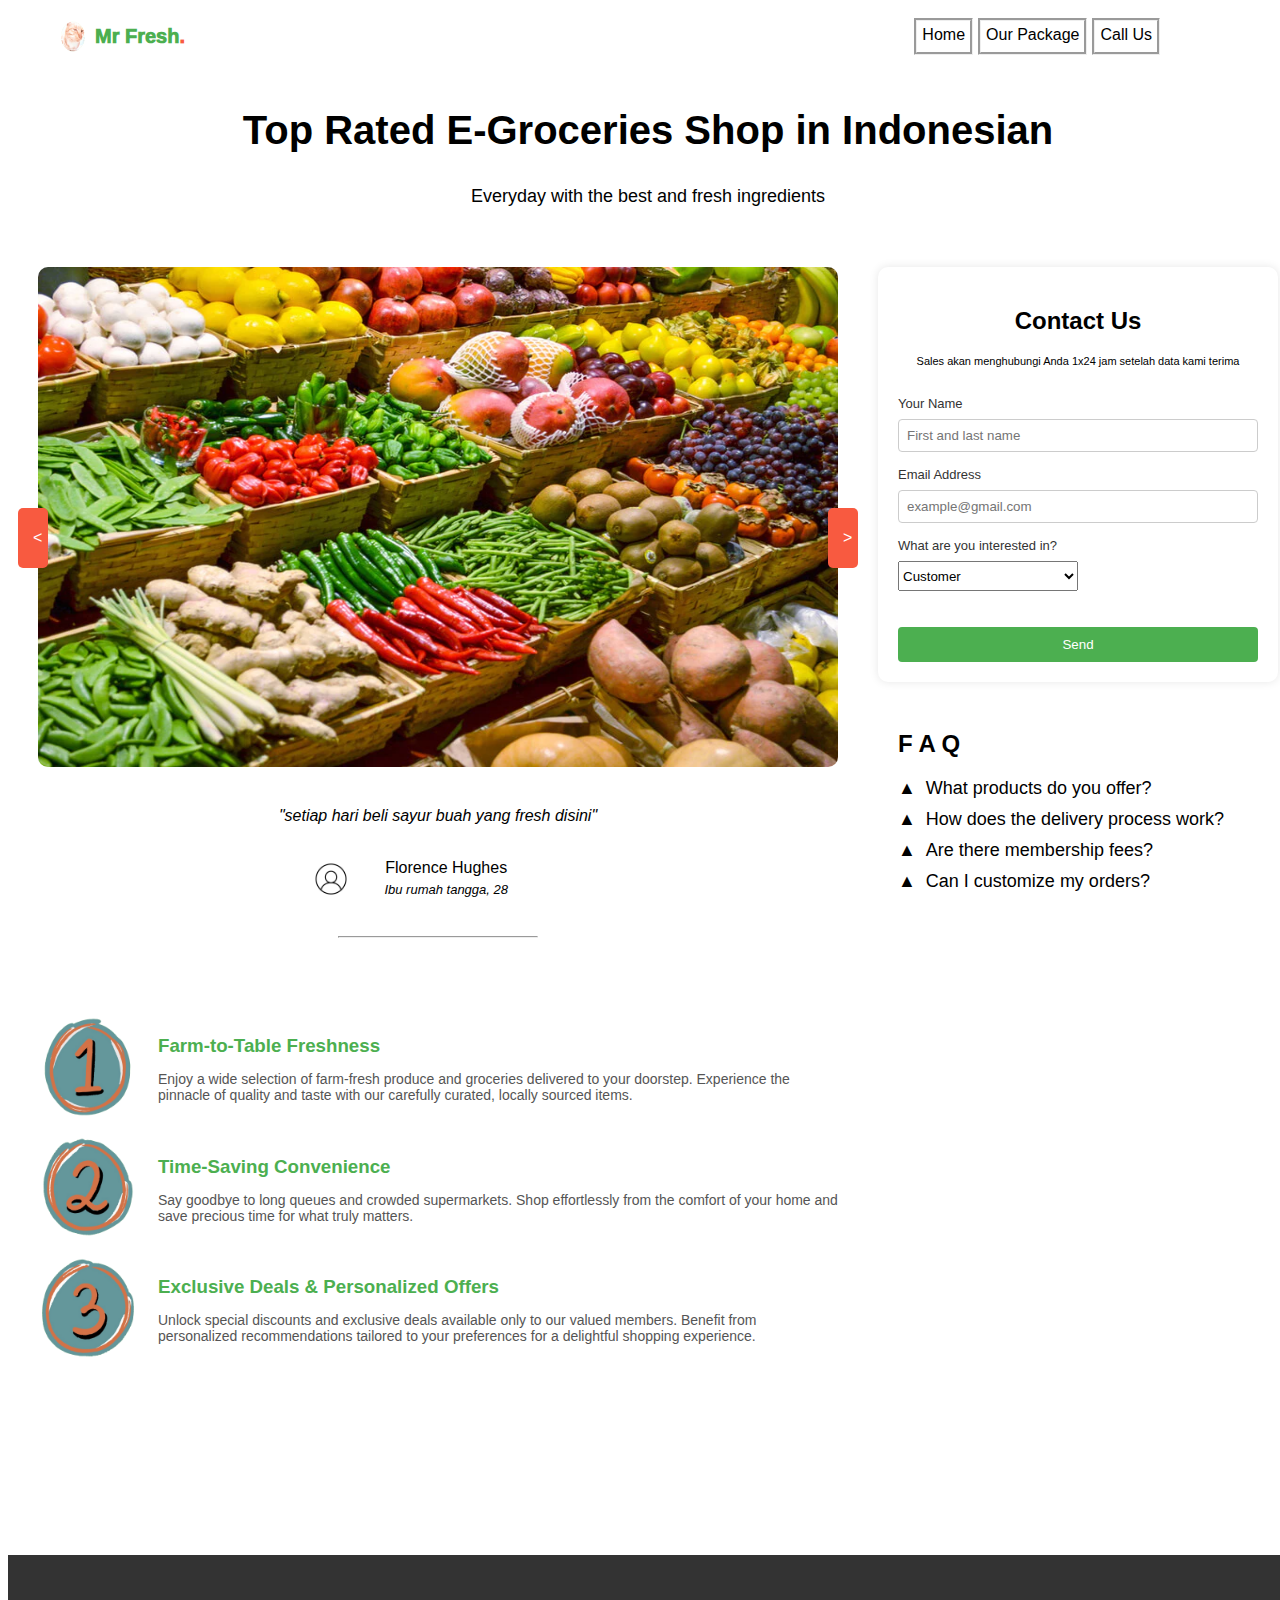
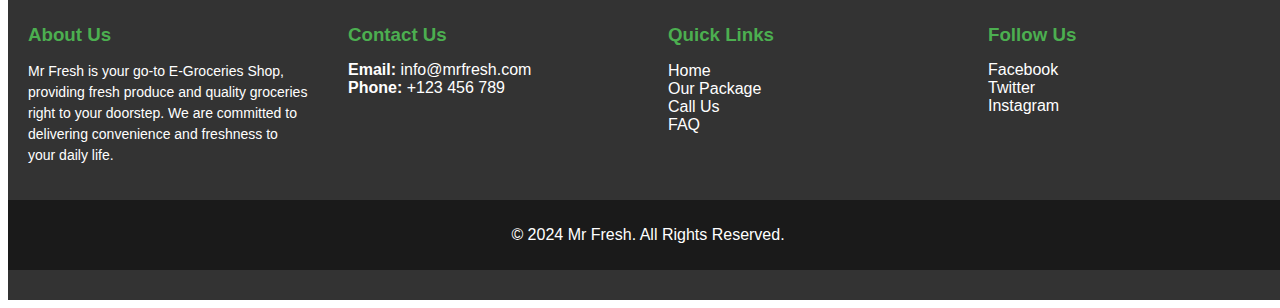
==== Revou-Project/index.html @ 6eaab607 "bikin lagi" ====
<!DOCTYPE html>
<html lang="en">
    <head>
        <title>Mr Fresh</title>
        <meta charset="utf-8">
        <meta name="viewport" content="width=device-width, initial-scale=1">
        <link rel="stylesheet" href="CSS/style.css">
        <script src="JS/script.js"></script>
        <link rel="icon" href="Assets/freshy.png" type="freshy">

    </head>
    <body class="loaded">

        <div class="popup" id="popup">
            <div class="overlay" id="overlay"></div>
            <div id="popup-content">
                <h3>Invalid Email</h3>
                <p>Please enter a valid email address from allowed domains.</p>
                <p class="ok" onclick="closePopup()">OK</p>
                <span class="close" onclick="closePopup()">&times;</span>
            </div>
        </div>

        <nav class="row logo">
            <img src="Assets/freshy.png" alt="" width="30px" class="mrfresh">
            <div class="side mrfresh" style="padding: 7px;"><a href="#" style="font-size: 20px; color: #4caf50; font-weight: 1000;">Mr Fresh<span style="color: #f85a40;">.</span></a></div>
            <div class="menu">
                <div><a href="#">Home</a></div>
                <div><a href="#package-section">Our Package</a></div>
                <div><a href="#footer">Call Us</a></div>
            </div>
        </nav>

        <div class="header">
            <h2>Top Rated E-Groceries Shop in Indonesian</h2>
            <p>Everyday with the best and fresh ingredients</p>
        </div>

        <div class="row">
            <div class="column middle">
                    <div id="testimonialSlideshow" class="testimonial-slideshow">
                        <div class="testimonial-slide">
                            <div class="gallery">
                                <img src="Assets/sayur.jpg" alt="sayur" class="gallery-mobile">
                            </div>
                            <div class="comment-container">
                                <div>
                                    <p class="comment">"setiap hari beli sayur buah yang fresh disini"</p> <br>
                                    <div class="user row user-mobile">
                                        <div class="side"><img src="Assets/user.jpeg" alt="profile" class="user-profile"></div>
                                        <div class="user-details">
                                            <a href="#">Florence Hughes</a>
                                            <p>Ibu rumah tangga, 28</p>
                                        </div>
                                    </div>
                                    <br> <hr style="width: 200px;">
                                </div>
                            </div>
                        </div>
                        <div class="testimonial-slide">
                            <div class="gallery">
                                <img src="Assets/sembako.jpg" alt="sayur" class="gallery-mobile">
                            </div>
                            <div class="comment-container">
                                <div>
                                    <p class="comment">"sesuai dompet anak kos"</p> <br>
                                    <div class="user row user-mobile">
                                        <div class="side"><img src="Assets/user.jpeg" alt="profile" class="user-profile" style="margin-left: 120px;"></div>
                                        <div class="user-details">
                                            <a href="#">Edyno Petra</a>
                                            <p>Mahasiswa, 21</p>
                                        </div>
                                    </div>
                                    <br> <hr style="width: 200px;">
                                </div>
                            </div>
                        </div>
                        <div class="testimonial-slide">
                            <div class="gallery">
                                <img src="Assets/daging.jpeg" alt="sayur" class="gallery-mobile">
                            </div>
                            <div class="comment-container">
                                <div>
                                    <p class="comment">"langganan dah"</p> <br>
                                    <div class="user row user-mobile">
                                        <div class="side"><img src="Assets/user.jpeg" alt="profile" class="user-profile"></div>
                                        <div class="user-details">
                                            <a href="#">Citra Brownkyln</a>
                                            <p>Freelancer, 24</p>
                                        </div>
                                    </div>
                                    <br> <hr style="width: 200px;">
                                </div>
                            </div>
                        </div>
                        <div class="testimonial-slide">
                            <div class="gallery">
                                <img src="Assets/snack.jpg" alt="sayur" class="gallery-mobile">
                            </div>
                            <div class="comment-container">
                                <div>
                                    <p class="comment">"pilihan snacks banyakkk jd sering repurchase deh"</p> <br>
                                    <div class="user row user-mobile">
                                        <div class="side"><img src="Assets/user.jpeg" alt="profile" class="user-profile"></div>
                                        <div class="user-details">
                                            <a href="#">Jeanette Sahandoko</a>
                                            <p>Siswa, 17</p>
                                        </div>
                                    </div>
                                    <br> <hr style="width: 200px;">
                                </div>
                            </div>
                        </div>
                        <button id="prevButton">&lt;</button>
                        <button id="nextButton">&gt;</button>
                    </div>

                <div id="package-section" class="package-section">
                    <h2>Discover the Freshness and Convenience</h2>
    
                    <div class="feature">
                        <img src="Assets/one.png" alt="Fresh Produce Image">
                        <div class="feature-details">
                            <h3>Farm-to-Table Freshness</h3>
                            <p>Enjoy a wide selection of farm-fresh produce and groceries delivered to your doorstep. Experience the pinnacle of quality and taste with our carefully curated, locally sourced items.</p>
                        </div>
                    </div>

                    <div class="feature">
                        <img src="Assets/two.png" alt="Convenience Image">
                        <div class="feature-details">
                            <h3>Time-Saving Convenience</h3>
                            <p>Say goodbye to long queues and crowded supermarkets. Shop effortlessly from the comfort of your home and save precious time for what truly matters.</p>
                        </div>
                    </div>

                    <div class="feature">
                        <img src="Assets/three.png" alt="Exclusive Deals Image">
                        <div class="feature-details">
                            <h3>Exclusive Deals & Personalized Offers</h3>
                            <p>Unlock special discounts and exclusive deals available only to our valued members. Benefit from personalized recommendations tailored to your preferences for a delightful shopping experience.</p>
                        </div>
                    </div>
                </div>
            </div>

            <div class="column side">
                <form onsubmit="return validateForm()">
                    <div style="text-align: center;">
                        <h2>Contact Us</h2>
                        <p style="font-size: 11px;">Sales akan menghubungi Anda 1x24 jam setelah data kami terima</p>
                    </div> <br>
            
                    <label for="name">Your Name</label>
                    <input type="text" id="name" name="name" placeholder="First and last name" required>
            
                    <label for="email">Email Address</label>
                    <input type="email" id="email" name="email" placeholder="example@gmail.com" required>
            
                    <label for="message">What are you interested in?</label>
                    <select class="select-opt">
                        <option value="option1">Customer</option>
                        <option value="option2">Seller</option>
                        <option value="option4">Member (All includes)</option>
                    </select><br>
            
                    <br><br><button type="submit">Send</button>

                </form>

                <br><div id="faq" class="faq">
                    <h2>F A Q</h2>
                    <ul>
                        <li class="faq-item">What products do you offer?<div class="answer">We provide a diverse range of products, including fresh produce, groceries, meats, and snacks. Our offerings are carefully curated to meet your daily needs.</div></li>
                        <li class="faq-item">How does the delivery process work?<div class="answer">Once you place an order, our efficient delivery team ensures timely delivery to your doorstep. You'll receive real-time updates and have the flexibility to choose a convenient delivery slot.</div></li>
                        <li class="faq-item">Are there membership fees?<div class="answer">No, there are no membership fees. Joining our E-Groceries Shop is absolutely free, and you can start enjoying the benefits right away.</div></li>
                        <li class="faq-item">Can I customize my orders?<div class="answer">Certainly! You have the flexibility to customize your orders based on your preferences. Easily add or remove items, and tailor your shopping experience to suit your needs.</div></li>
                    </ul>
                </div>
            </div>
        </div>

        <br>

        <footer id="footer" class="footer">
            <div class="footer-content">
                <div class="footer-section about">
                    <h3>About Us</h3>
                    <p>Mr Fresh is your go-to E-Groceries Shop, providing fresh produce and quality groceries right to your doorstep. We are committed to delivering convenience and freshness to your daily life.</p>
                </div>
        
                <div class="footer-section contact">
                    <h3>Contact Us</h3>
                    <span><strong>Email:</strong> <a href="#footer">info@mrfresh.com</a></span><br>
                    <span><strong>Phone:</strong> <a href="#footer">+123 456 789</a></span>
                </div>
        
                <div class="footer-section links">
                    <h3>Quick Links</h3>
                    <ul>
                        <li><a href="#">Home</a></li>
                        <li><a href="#package-section">Our Package</a></li>
                        <li><a href="#footer">Call Us</a></li>
                        <li><a href="#faq">FAQ</a></li>
                    </ul>
                </div>
        
                <div class="footer-section social">
                    <h3>Follow Us</h3>
                    <a href="#" target="_blank">Facebook</a><br>
                    <a href="#" target="_blank">Twitter</a><br>
                    <a href="#" target="_blank">Instagram</a>
                </div>
            </div>
        
            <div class="footer-bottom">
                <p>&copy; 2024 Mr Fresh. All Rights Reserved.</p>
            </div>
        </footer>        

    </body>
</html>
---- Revou-Project/CSS/style.css ----
/*-----STYLE FOR WEBSITE MOBILE-----*/
@media (max-width: 600px) {
  .row {
    -webkit-flex-direction: column;
    flex-direction: column;
  }
  
  body{
    width: 100%;
    height: auto;
    margin-right: -90%;
  }

  button{
    width: auto;
  }

  .comment{
    margin-top: 0px;
    font-size: 20px;
  }

  .logo{
    text-align: center;
    align-items: center;
  }

  .user-mobile{
    margin-right: 250px;
  }

  .user-details{
    margin-left: 300px;
  }

  .testimonial-slide{
    width: auto;
  }

  .gallery-mobile{
    max-width: 450px;
    max-height: 300px;
  }

  footer{
    width: 100%;
    height: auto;
  }

  .header h2{
    font-size: 50px;
  }

  .header p{
    font-size: 50px;
    margin-bottom: -50px;
  }
  
  nav img{
    width: 10%;
  }

  nav .side{
    font-size: 20px;
    text-align: center;
  }

  nav .menu{
    margin-top: 10px;
    margin-bottom: -30px;
    font-size: 20px;
  }
  #prevButton,
    #nextButton {
        display: none;
    }

  #package-section{
    margin-top: -70px;
  }

  #popup{
    left: 30%;
    top: 40%;
  }
}

/*-----STYLE FOR WEBSITE DESKTOP-----*/ 
* {
  box-sizing: border-box;
}
  
body {
  font-family: 'Poppins', sans-serif;
  width: 100%;
  top: 0;
  right: 0;
  left: 0;
}

a{
  text-decoration: none;
  color: black;
}

nav{
  padding: 10px;
  padding-left: 50px;
  padding-right: 10%;
}

nav .side{
  -webkit-flex: 1;
  -ms-flex: 1;
  flex: 1;
}

.mrfresh {
  transition: transform 0.3s ease;
}

.mrfresh:hover {
  transform: translateY(-10px);
}

.menu{
  display: flex;
}

.menu > div{
  margin-left: 5px;
  border-style:groove;
  padding: 5px;
}

.menu > div :hover{
  color: #f85a40;
}
  
.header {
  padding: 30px;
  text-align: center;
  font-size: 20px;
}

.header p{
  font-size: large;
  margin-bottom: -20px;
}
.header h2{
  font-size: 40px;
}
  
.row {
  display: -webkit-flex;
  display: flex;
}
  
.column {
  padding: 10px;
  height: 1200px;
}
  
.column.side {
  -webkit-flex: 1;
  -ms-flex: 1;
  flex: 1;
}
  
.column.middle {
  -webkit-flex: 2;
  -ms-flex: 2;
  flex: 2;
  display: flex; 
  flex-direction: column; 
  align-items: center; 
  text-align: center;
}

.footer {
  margin-top: 100px;
  background-color: #333;
  color: #fff;
  padding: 30px 0;
  width: 100%;
}

.footer-content {
  display: flex;
  justify-content: space-around;
  flex-wrap: wrap;
}

.footer-section {
  flex: 1;
  padding: 20px;
}

.footer-section h3 {
  color: #4caf50;
  margin-bottom: 15px;
}

.footer-section p {
  font-size: 14px;
  line-height: 1.5;
}

.footer-section ul {
  list-style: none;
  padding: 0;
}

.footer-section a {
  color: #fff;
  text-decoration: none;
}

.footer-section a:hover {
  color: coral;
}

.footer-section img {
  width: 30px;
  margin-right: 10px;
}

.footer-bottom {
  background-color: #1a1a1a;
  text-align: center;
  padding: 10px 0;
}

form {
  padding: 20px;
  border-radius: 10px;
  box-shadow: 0 0 10px rgba(0, 0, 0, 0.1);
  width: 100%;
  height: auto;
  margin-top: 20px;
  margin-bottom: 10px;
  transition: opacity 0.5s ease-in-out, transform 0.5s ease-in-out;
  opacity: 0;
  transform: translateY(-20px);
}

form h2 {
  transition: transform 0.3s ease;
}

form h2:hover {
  transform: translateY(-5px);
  cursor: default;
}

form input[type="text"]:hover,
form input[type="email"]:hover,
form select:hover {
    border-color: #4CAF50;
}

label {
  display: block;
  margin-bottom: 8px;
  color: #333;
  font-size: small;
}

input {
  width: 100%;
  padding: 8px;
  margin-bottom: 15px;
  border: 1px solid #ccc;
  border-radius: 4px;
  box-sizing: border-box;
}

button {
  background-color: #4caf50;
  color: #fff;
  padding: 10px 15px;
  border: none;
  border-radius: 4px;
  cursor: pointer;
  width: 100%;
}

button:hover {
  background-color: #45a049;
  transform: scale(1.05);
}

.gallery{
  border-radius: 20px;
  padding: 20px;
}

.gallery img{
  width: 800px;
  height: 500px;
  border-radius: 10px;
  transition: 0.3s;
  box-shadow: 0.3s;
}

.gallery img:hover{
  box-shadow: 0 4px 8px 0 rgba(0, 0, 0, 0.2), 0 6px 20px 0 rgba(0, 0, 0, 0.19);

}

.comment-container {
  margin-bottom: 10px;
}

.comment{
  font-style: italic;
  font-size: auto;
  text-align: center;
}

.user{
  padding: 0px;
  width: 450px;
  margin-left: 160px;
}

.user-details{
  margin-right: 120px;
  margin-left: auto;
}

.user-details a{
  cursor: default;
}

.user-details p{
  margin-top: 5px; 
  font-style: italic; 
  font-size: small;
}

.user .side{
  -webkit-flex: 1;
  -ms-flex: 1;
  flex: 1;
}

.user-profile{
  width: 40px; 
  margin-left: 100px;
}

.select-opt{
  width: 50%; height: 30px;
}

.faq{
  margin-left: 20px;
}

.faq ul {
  list-style: none;
  padding: 0;
  margin: 0;
}

.faq li {
  margin-bottom: 10px;
  cursor: pointer;
  position: relative;
  font-size: large;
}

.faq li::before {
  content: '\25B2';
  display: inline-block;
  margin-right: 10px;
  transition: transform 0.3s ease-in-out;
  transform-origin: center;
}

.faq li.open::before {
  transform: rotate(180deg);
}

.answer {
  display: none;
  margin-top: 10px;
  padding: 10px;
  border-top: 1px solid #ddd;
  color: #333;
}

.faq li.open .answer {
  display: block;
  cursor: default;
  font-weight: normal;
}

.faq li.open{
  font-weight: bold;
}

.package-section {
  text-align: left;
}

.package-section h2 {
  margin-bottom: 0px;
  color: #333;
  text-align: center;
  opacity: 0;
  transform: translateY(20px);
  transition: opacity 0.5s ease-in-out, transform 0.5s ease-in-out;
}

.feature {
  display: flex;
  align-items: center;
  justify-content: center;
  margin-bottom: -20px;
  padding: 20px;
  transition: opacity 0.5s ease-in-out, transform 0.5s ease-in-out;
}

.feature img {
  width: 100px;
  border-radius: 10px;
  margin-right: 20px;
}

.feature-details {
  max-width: 700px;
}

.feature-details h3 {
  color: #4caf50;
  margin-bottom: 10px;
}

.feature-details p {
  color: #555;
  font-size: 14px;
}

.popup {
  display: none;
  position: fixed;
  top: 40%;
  left: 40%;
  transform: translate(-50%, -50%);
  background-color: #fff;
  padding: 20px;
  border-radius: 10px;
  box-shadow: 0 0 10px rgba(0, 0, 0, 0.2);
  z-index: 9999;
  max-width: 300px;
  width: 100%;
  text-align: center;
}

.popup h3 {
  color: red;
  margin-bottom: 15px;
}

.popup p {
  font-size: 14px;
  margin-bottom: 15px;
}

.popup button {
  background-color: #ff3366;
  color: #fff;
  padding: 8px 15px;
  border: none;
  border-radius: 5px;
  cursor: pointer;
}

.overlay {
  display: none;
  position: fixed;
  top: 0;
  left: 0;
  width: 100%;
  height: 100%;
  background: rgba(0, 0, 0, 0.6);
  z-index: 999;
}

.close {
  position: absolute;
  top: 10px;
  right: 10px;
  font-size: 20px;
  cursor: pointer;
}

.ok {
  display: inline-block;
  padding: 10px 20px;
  background-color: #f85a40;
  color: #fff;
  border-radius: 5px;
  cursor: pointer;
  margin-top: 15px;
  transition: background-color 0.3s ease;
}

.ok:hover {
  background-color: #4caf50;
}

.header, .logo, .menu {
  transition: opacity 0.5s ease-in-out, transform 0.5s ease-in-out;
}

.header, .logo, .menu {
  opacity: 0;
  transform: translateY(-20px);
}

.testimonial-slide {
  transition: opacity 0.5s ease-in-out, transform 0.5s ease-in-out;
  opacity: 0;
  transform: translateY(-20px);
}

.testimonial-slideshow {
  opacity: 0;
  transform: translateY(20px);
  transition: opacity 0.5s ease-in-out, transform 0.5s ease-in-out;
}

#testimonialSlideshow {
  display: flex;
  align-items: center;
  position: relative;
}

.testimonial-slide img {
  transition: transform 0.5s ease-in-out;
}

#prevButton {
  background-color: #f85a40;
  color: white;
  border: none; 
  padding: 10px 15px; 
  font-size: 16px;
  cursor: pointer;
  border-radius: 5px;
  position: absolute;
  left: 0px;
  z-index: 1;
  width: 10px;
  margin-bottom: 120px;
  height: 60px;
}

#prevButton:hover {
  background-color: #b2402f;
  left: -2px;
}

#nextButton {
  background-color: #f85a40;
  color: white; 
  border: none;
  padding: 10px 15px;
  font-size: 16px;
  cursor: pointer;
  border-radius: 5px;
  position: absolute;
  right: 0px;
  z-index: 1;
  width: 10px;
  margin-bottom: 120px;
  height: 60px;
}

#nextButton:hover {
  background-color: #b2402f;
  right: -2px;
}
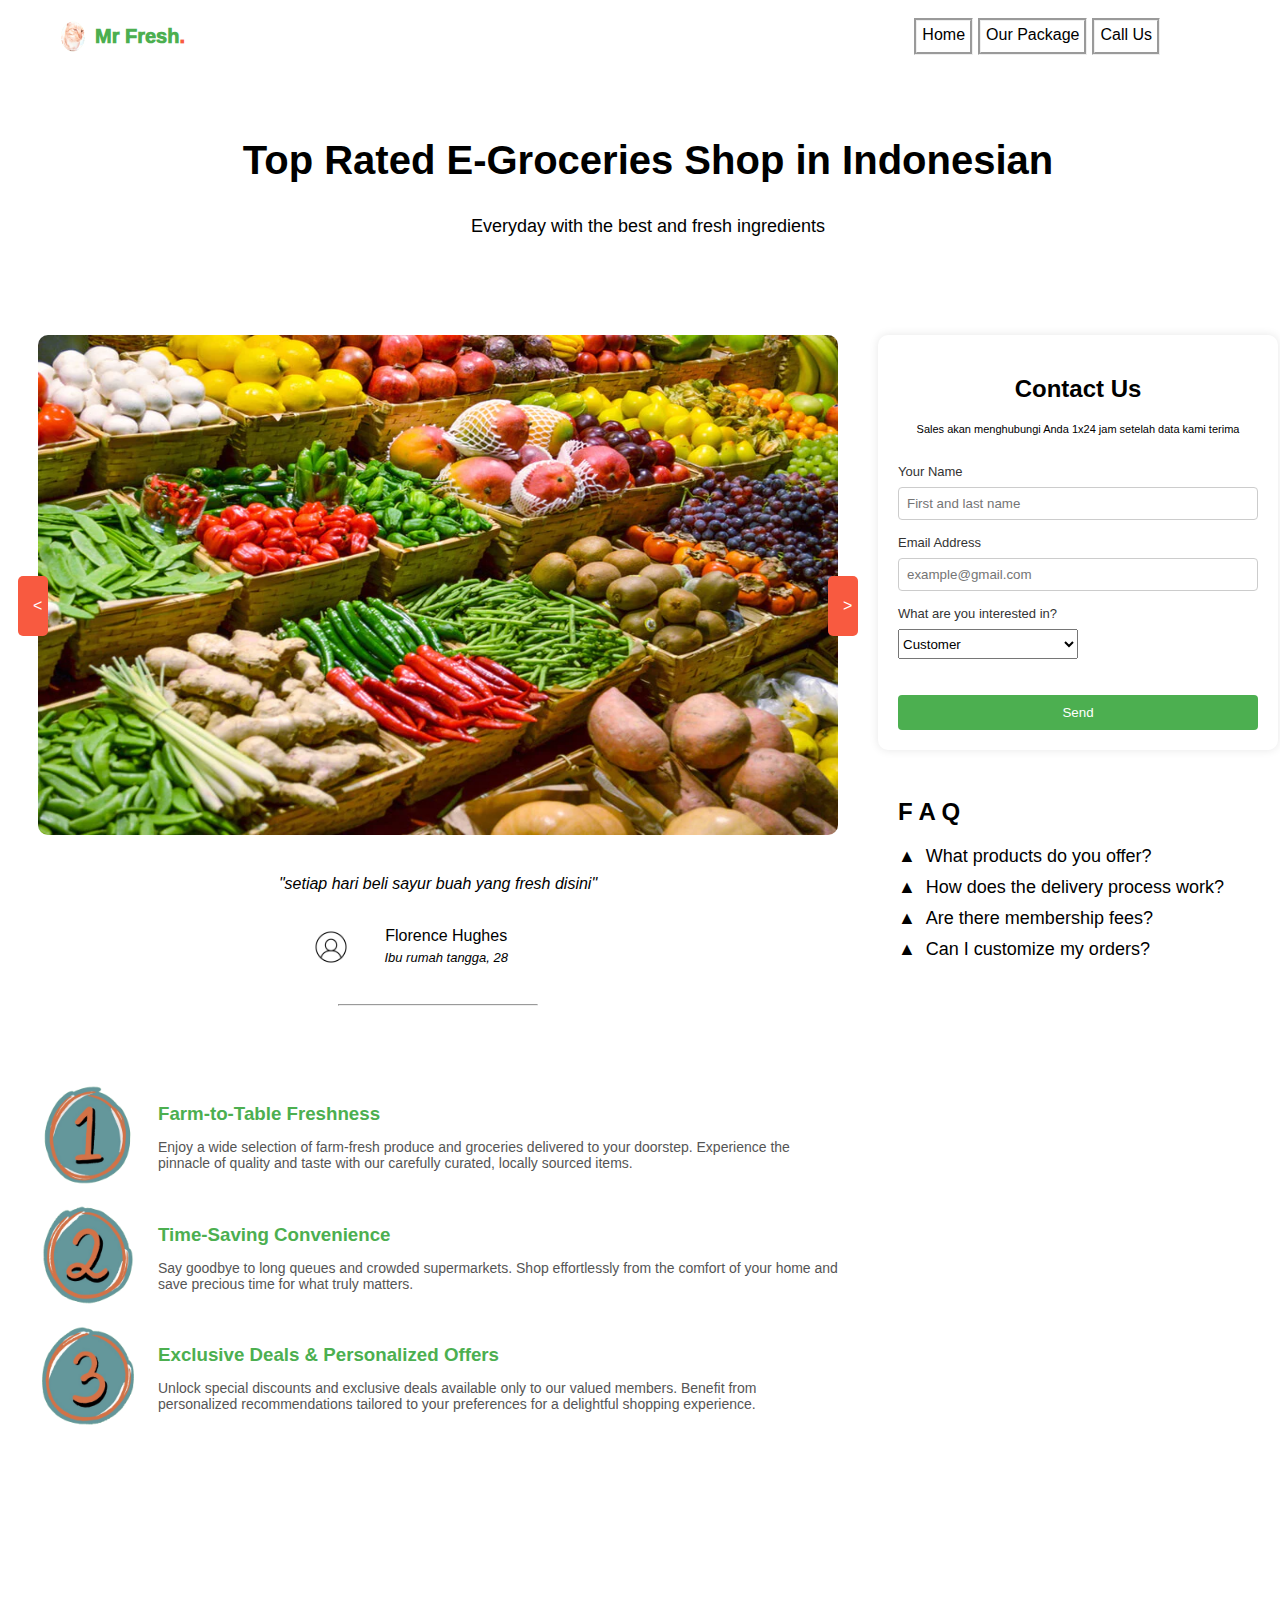
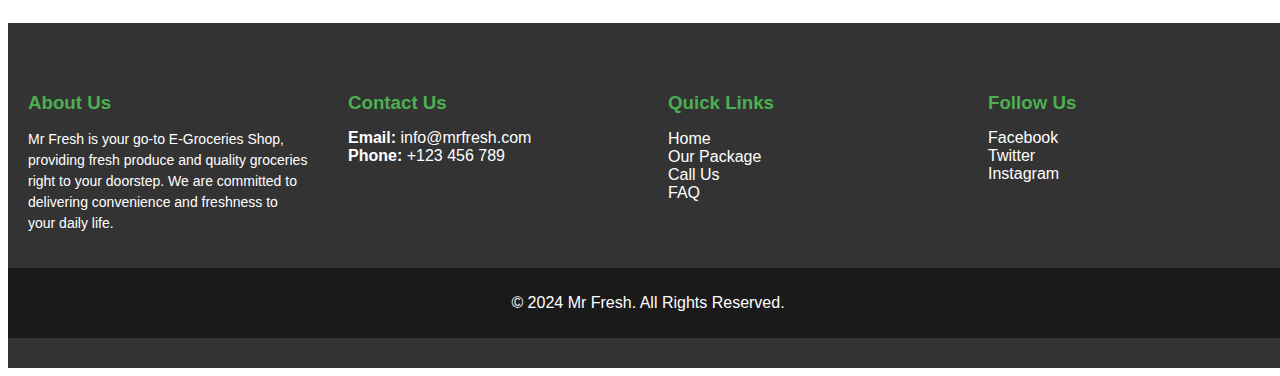
==== commit 5db1454e: "successMessage" ====
--- a/Revou-Project/index.html
+++ b/Revou-Project/index.html
@@ -21,6 +21,10 @@
             </div>
         </div>
 
+        <div id="successMessage" style="display: none;">
+            Data successfully submitted! We will give validation by your email, so stay tune!
+        </div>
+
         <nav class="row logo">
             <img src="Assets/freshy.png" alt="" width="30px" class="mrfresh">
             <div class="side mrfresh" style="padding: 7px;"><a href="#" style="font-size: 20px; color: #4caf50; font-weight: 1000;">Mr Fresh<span style="color: #f85a40;">.</span></a></div>
--- a/Revou-Project/CSS/style.css
+++ b/Revou-Project/CSS/style.css
@@ -141,11 +141,11 @@
   padding: 30px;
   text-align: center;
   font-size: 20px;
+  margin-top: 30px;
 }
 
 .header p{
   font-size: large;
-  margin-bottom: -20px;
 }
 .header h2{
   font-size: 40px;
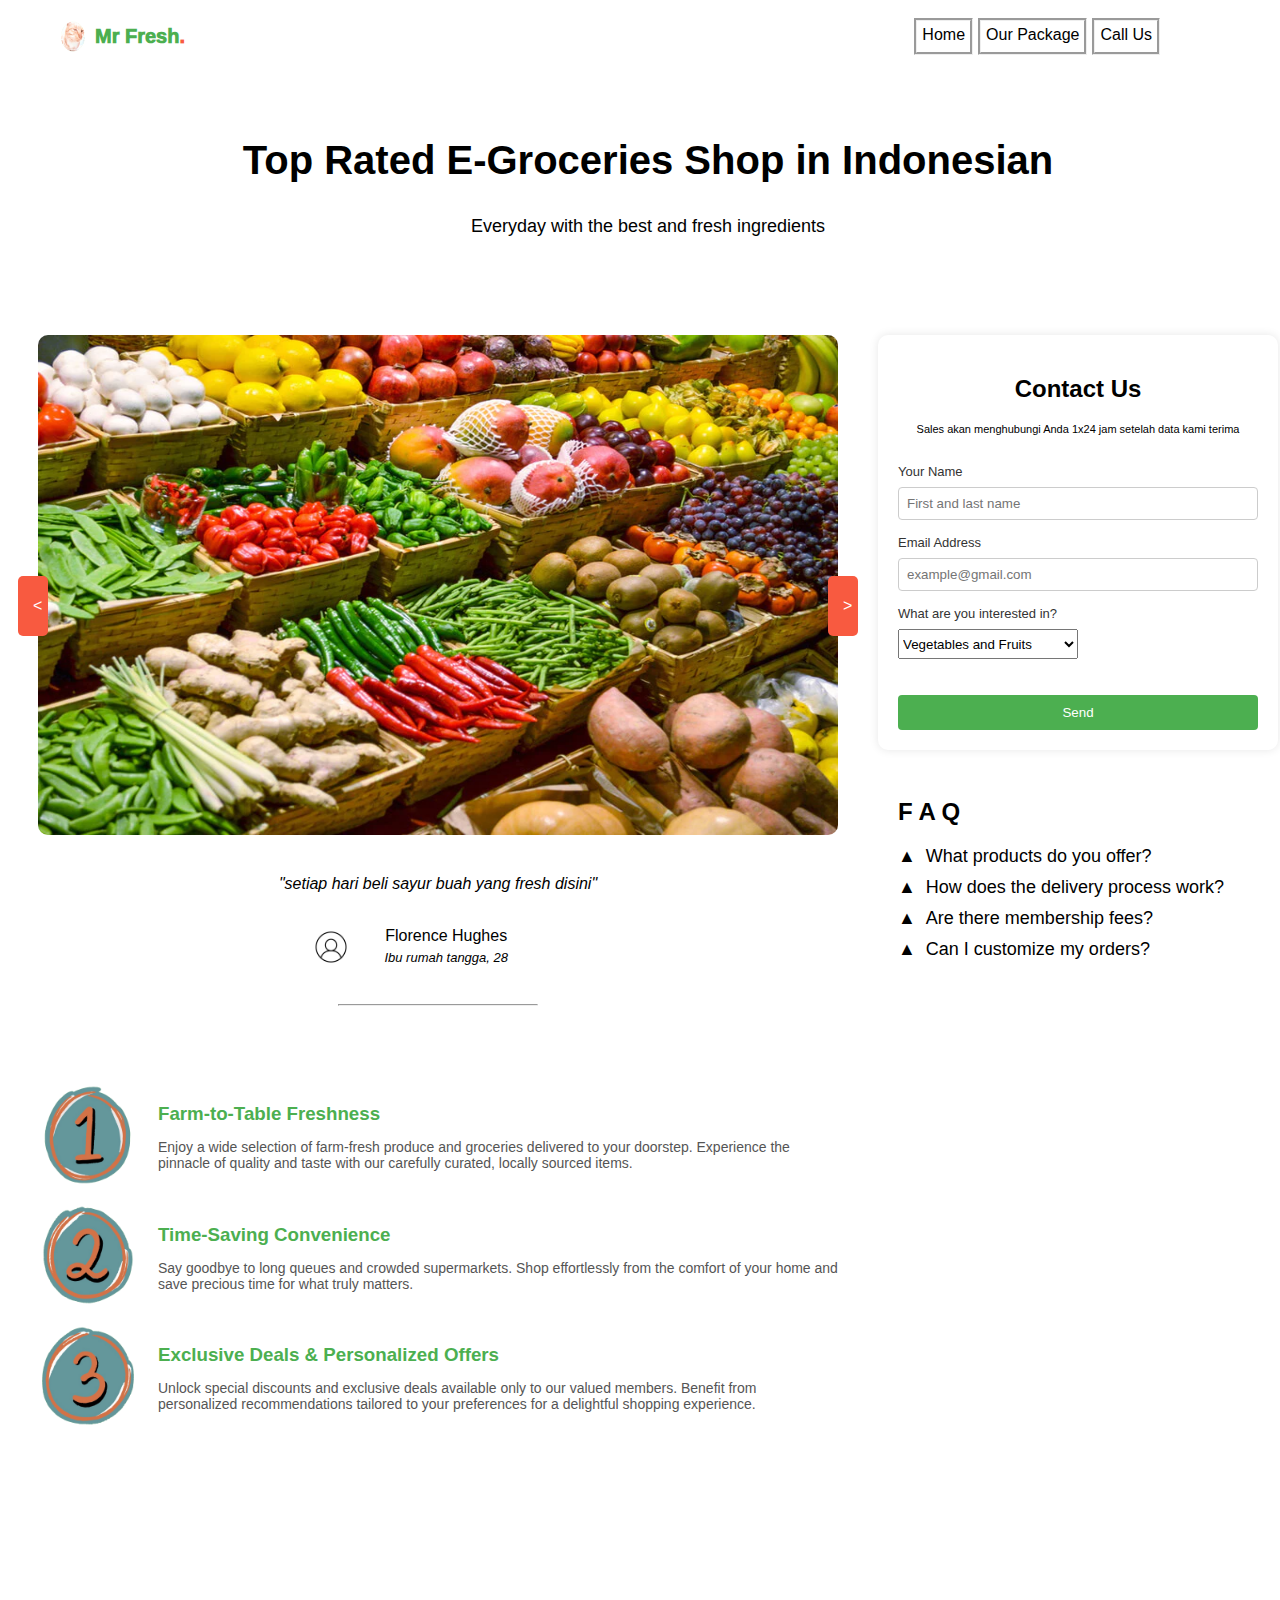
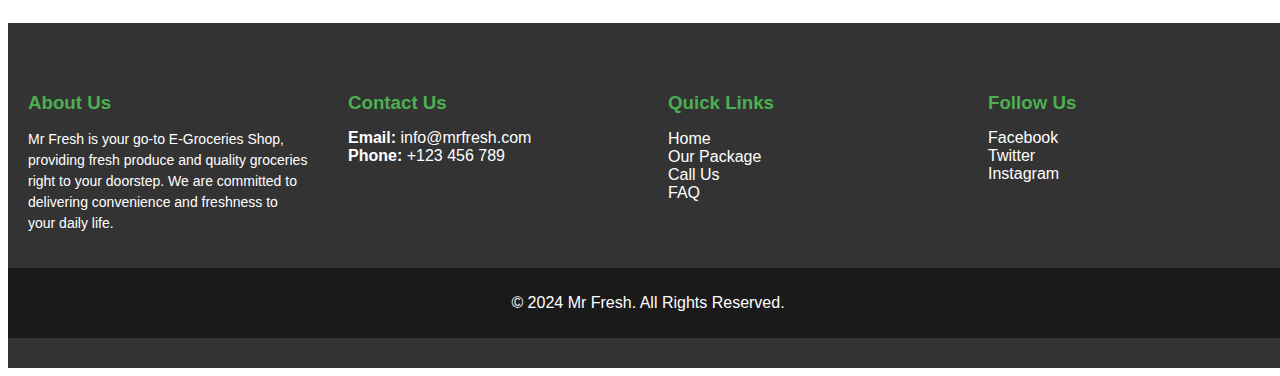
==== commit 32b3a063: "terakhir" ====
--- a/Revou-Project/index.html
+++ b/Revou-Project/index.html
@@ -163,9 +163,9 @@
             
                     <label for="message">What are you interested in?</label>
                     <select class="select-opt">
-                        <option value="option1">Customer</option>
-                        <option value="option2">Seller</option>
-                        <option value="option4">Member (All includes)</option>
+                        <option value="option1">Vegetables and Fruits</option>
+                        <option value="option2">Snacks and Foodstuffs</option>
+                        <option value="option3">Other Groceries</option>
                     </select><br>
             
                     <br><br><button type="submit">Send</button>
